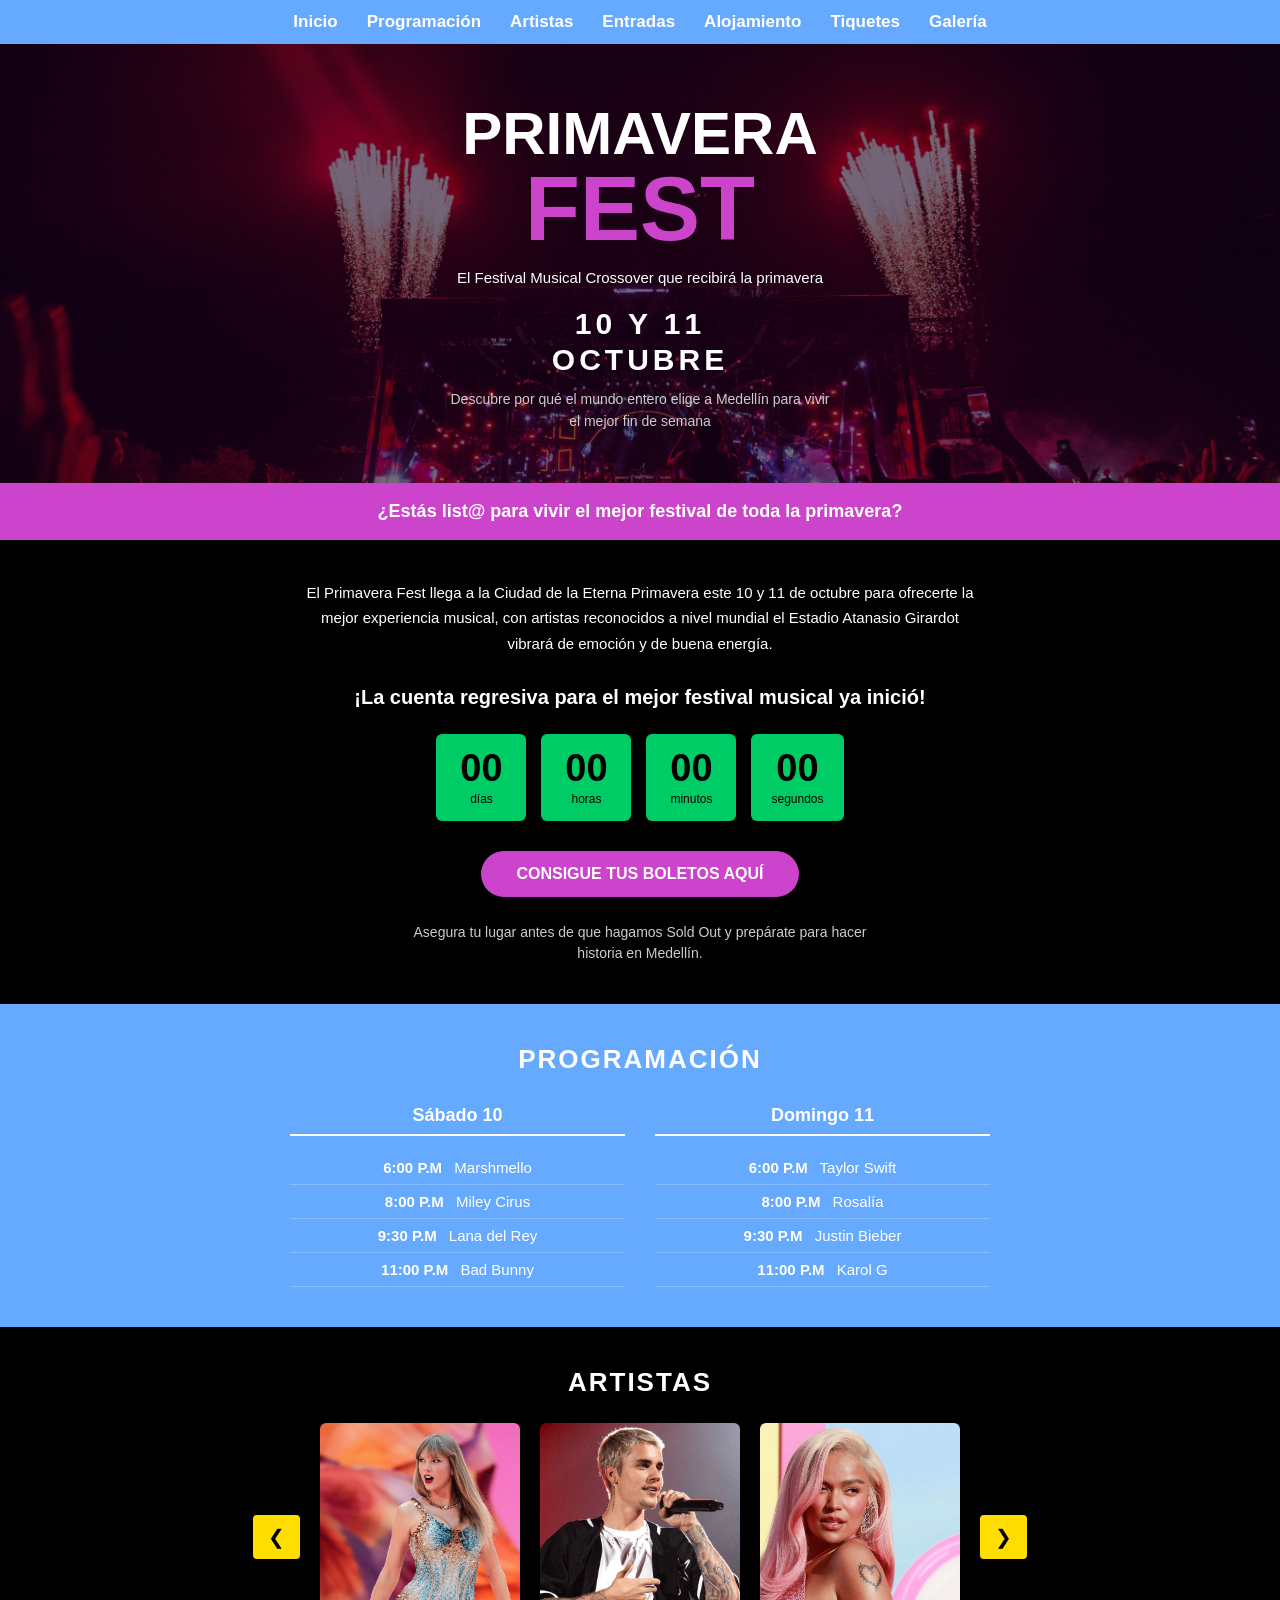
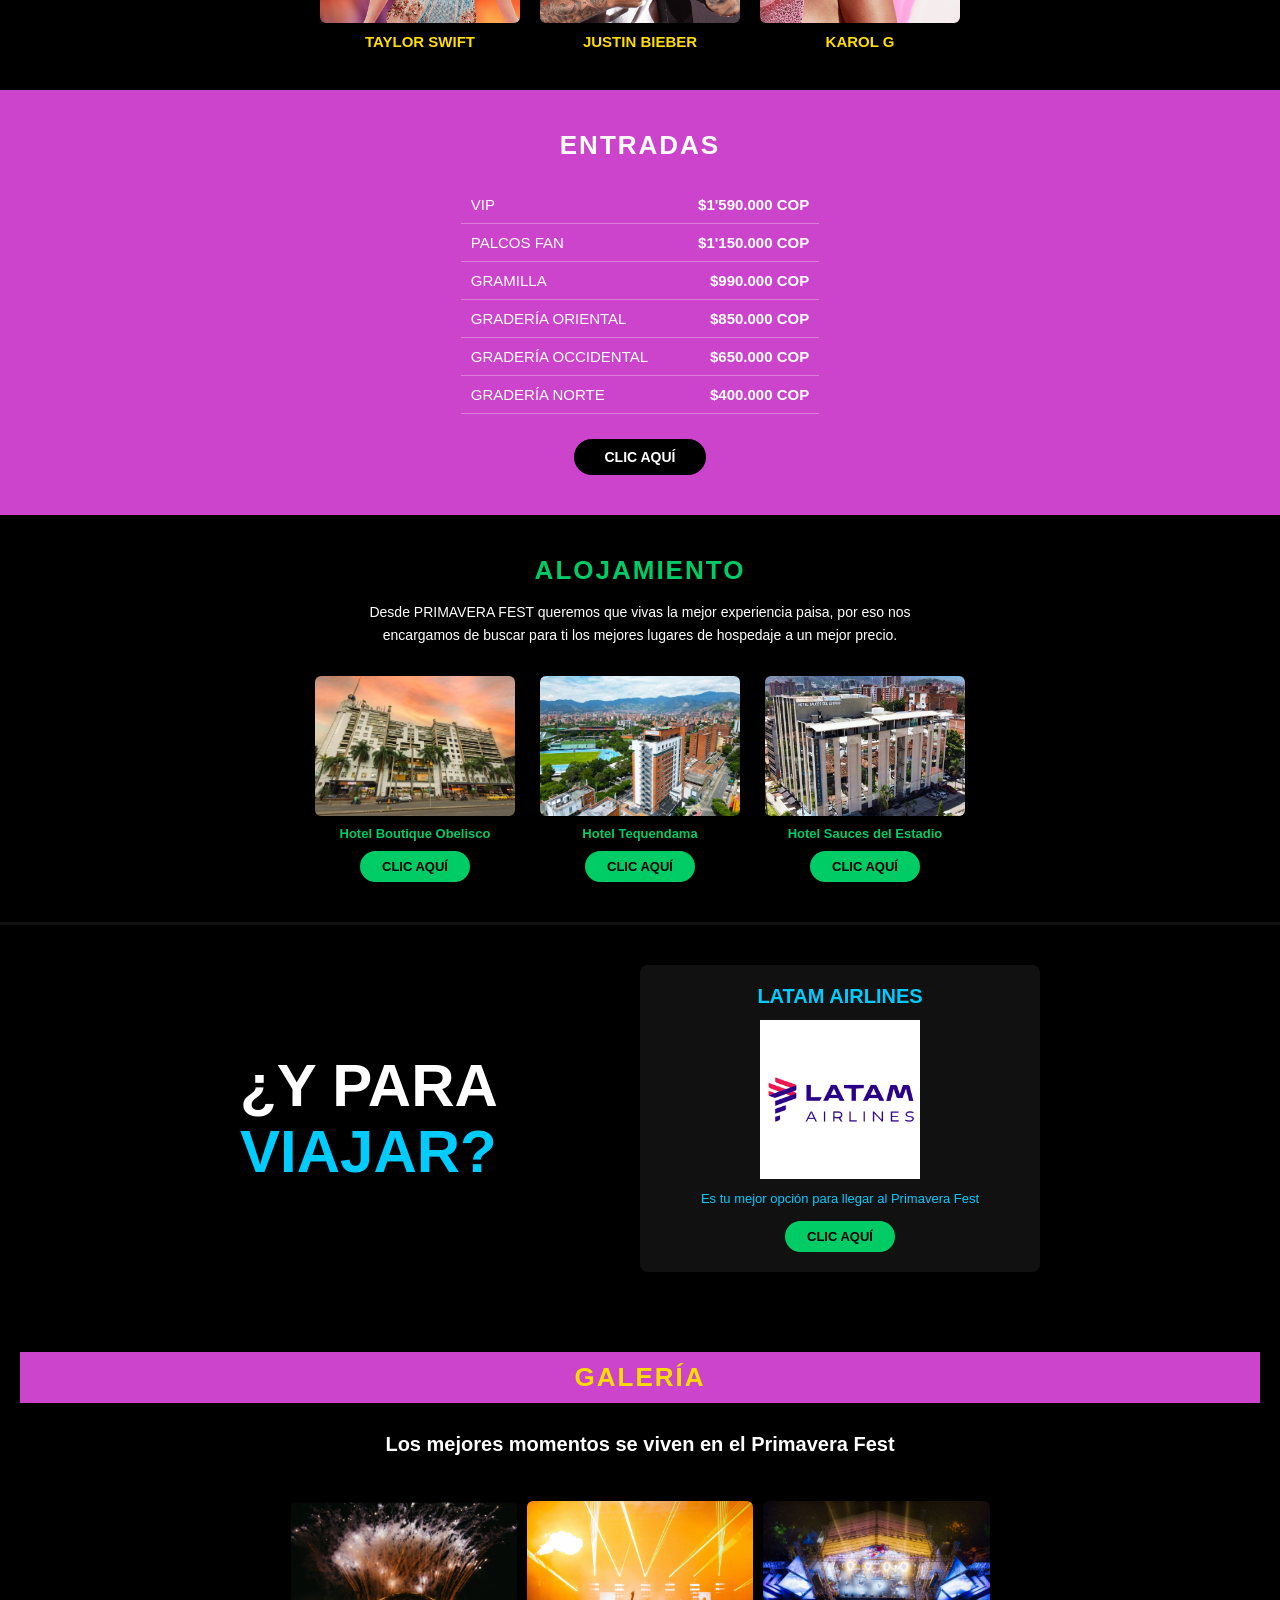
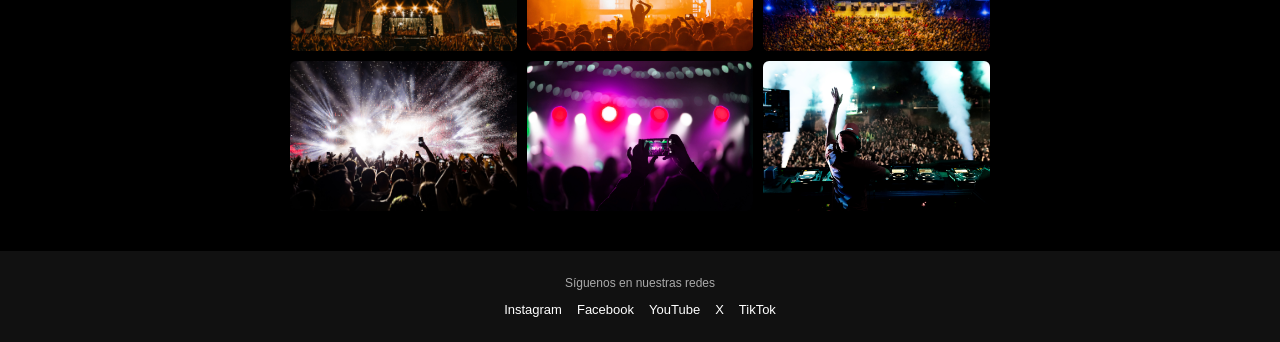
==== index.html @ 148ca415 "Add files via upload" ====
<!DOCTYPE html>
<html lang="es">
  <head>
    <meta charset="UTF-8" />
    <meta name="viewport" content="width=device-width, initial-scale=1.0" />
    <title>Primavera Fest</title>
    <link rel="stylesheet" href="estilos/estilo.css" />
  </head>
  <body>
    <header class="encabezado">
      <nav class="navegacion">
        <ul class="lista-nav">
          <li><a href="#" class="enlace-nav">Inicio</a></li>
          <li><a href="#programacion" class="enlace-nav">Programación</a></li>
          <li><a href="#artistas" class="enlace-nav">Artistas</a></li>
          <li><a href="#entradas" class="enlace-nav">Entradas</a></li>
          <li><a href="#alojamiento" class="enlace-nav">Alojamiento</a></li>
          <li><a href="#tiquetes" class="enlace-nav">Tiquetes</a></li>
          <li><a href="#galeria" class="enlace-nav">Galería</a></li>
        </ul>
      </nav>
    </header>

    <section class="portada">
      <img src="img/0imgpincipal.jpg" alt="Fondo portada" class="imagen-portada"/>
      <div class="contenido-portada">
        <h1 class="titulo-primavera">PRIMAVERA</h1>
        <h1 class="titulo-fest">FEST</h1>
        <p class="subtitulo-crossover">El Festival Musical Crossover que recibirá la primavera</p>
        <p class="fecha-portada">10 Y 11<br />OCTUBRE</p>
        <p class="descripcion-portada">
          Descubre por qué el mundo entero elige a Medellín para vivir<br />el mejor fin de semana
        </p>
      </div>
    </section>

    <section class="seccion-pregunta">
      <p class="texto-pregunta">¿Estás list@ para vivir el mejor festival de toda la primavera?</p>
    </section>

    <section class="seccion-descripcion">
      <p class="texto-descripcion">
        El Primavera Fest llega a la Ciudad de la Eterna Primavera este 10 y 11 de octubre para
        ofrecerte la mejor experiencia musical, con artistas reconocidos a nivel mundial el Estadio
        Atanasio Girardot vibrará de emoción y de buena energía.
      </p>

      <h2 class="titulo-contador">
        ¡La cuenta regresiva para el mejor festival musical ya inició!
      </h2>

      <div class="contador">
        <div class="bloque-contador">
          <span class="numero-contador" id="dias">00</span>
          <span class="etiqueta-contador">días</span>
        </div>
        <div class="bloque-contador">
          <span class="numero-contador" id="horas">00</span>
          <span class="etiqueta-contador">horas</span>
        </div>
        <div class="bloque-contador">
          <span class="numero-contador" id="minutos">00</span>
          <span class="etiqueta-contador">minutos</span>
        </div>
        <div class="bloque-contador">
          <span class="numero-contador" id="segundos">00</span>
          <span class="etiqueta-contador">segundos</span>
        </div>
      </div>

      <a href="entradas.html" class="boton-rosa">CONSIGUE TUS BOLETOS AQUÍ</a>

      <p class="texto-sold-out">
        Asegura tu lugar antes de que hagamos Sold Out y prepárate para hacer historia en Medellín.
      </p>
    </section>

    <section class="seccion-programacion" id="programacion">
      <h2 class="titulo-programacion">PROGRAMACIÓN</h2>
      <div class="grilla-dias">
        <div class="columna-dia">
          <h3 class="nombre-dia">Sábado 10</h3>
          <ul class="lista-shows">
            <li class="item-show"><span class="hora-show">6:00 P.M</span> Marshmello</li>
            <li class="item-show"><span class="hora-show">8:00 P.M</span> Miley Cirus</li>
            <li class="item-show"><span class="hora-show">9:30 P.M</span> Lana del Rey</li>
            <li class="item-show"><span class="hora-show">11:00 P.M</span> Bad Bunny</li>
          </ul>
        </div>

        <div class="columna-dia">
          <h3 class="nombre-dia">Domingo 11</h3>
          <ul class="lista-shows">
            <li class="item-show"><span class="hora-show">6:00 P.M</span> Taylor Swift</li>
            <li class="item-show"><span class="hora-show">8:00 P.M</span> Rosalía</li>
            <li class="item-show"><span class="hora-show">9:30 P.M</span> Justin Bieber</li>
            <li class="item-show"><span class="hora-show">11:00 P.M</span> Karol G</li>
          </ul>
        </div>
      </div>
    </section>

    <section class="seccion-artistas" id="artistas">
      <h2 class="titulo-artistas">ARTISTAS</h2>

      <div class="carrusel">
        <button class="boton-flecha" id="boton-anterior">&#10094;</button>

        <div class="ventana-carrusel">
          <div class="pista-carrusel" id="pista-carrusel">
            <div class="tarjeta-artista">
              <img src="img/foto8.png" alt="Taylor Swift" class="foto-artista" />
              <p class="nombre-artista">TAYLOR SWIFT</p>
            </div>

            <div class="tarjeta-artista">
              <img src="img/foto7.png" alt="Justin Bieber" class="foto-artista" />
              <p class="nombre-artista">JUSTIN BIEBER</p>
            </div>

            <div class="tarjeta-artista">
              <img src="img/foto1.png" alt="Karol G" class="foto-artista" />
              <p class="nombre-artista">KAROL G</p>
            </div>

            <div class="tarjeta-artista">
              <img src="img/foto2.png" alt="Bad Bunny" class="foto-artista" />
              <p class="nombre-artista">BAD BUNNY</p>
            </div>

            <div class="tarjeta-artista">
              <img src="img/foto4.png" alt="Marshmello" class="foto-artista" />
              <p class="nombre-artista">MARSHMELLO</p>
            </div>

            <div class="tarjeta-artista">
              <img src="img/foto3.png" alt="Lana del Rey" class="foto-artista" />
              <p class="nombre-artista">LANA DEL REY</p>
            </div>

            <div class="tarjeta-artista">
              <img src="img/foto6.png" alt="Rosalía" class="foto-artista" />
              <p class="nombre-artista">ROSALÍA</p>
            </div>

            <div class="tarjeta-artista">
              <img src="img/foto5.png" alt="Miley Cirus" class="foto-artista" />
              <p class="nombre-artista">MILEY CIRUS</p>
            </div>
          </div>
        </div>

        <button class="boton-flecha" id="boton-siguiente">&#10095;</button>
      </div>
    </section>

    <section class="seccion-entradas" id="entradas">
      <h2 class="titulo-entradas">ENTRADAS</h2>
      <table class="tabla-entradas">
        <tr>
          <td class="celda-tipo">VIP</td>
          <td class="celda-precio">$1'590.000 COP</td>
        </tr>
        <tr>
          <td class="celda-tipo">PALCOS FAN</td>
          <td class="celda-precio">$1'150.000 COP</td>
        </tr>
        <tr>
          <td class="celda-tipo">GRAMILLA</td>
          <td class="celda-precio">$990.000 COP</td>
        </tr>
        <tr>
          <td class="celda-tipo">GRADERÍA ORIENTAL</td>
          <td class="celda-precio">$850.000 COP</td>
        </tr>
        <tr>
          <td class="celda-tipo">GRADERÍA OCCIDENTAL</td>
          <td class="celda-precio">$650.000 COP</td>
        </tr>
        <tr>
          <td class="celda-tipo">GRADERÍA NORTE</td>
          <td class="celda-precio">$400.000 COP</td>
        </tr>
      </table>
      <a href="entradas.html" class="boton-negro">CLIC AQUÍ</a>
    </section>

    <section class="seccion-alojamiento" id="alojamiento">
      <h2 class="titulo-alojamiento">ALOJAMIENTO</h2>
      <p class="texto-alojamiento">
        Desde PRIMAVERA FEST queremos que vivas la mejor experiencia paisa, por eso nos encargamos
        de buscar para ti los mejores lugares de hospedaje a un mejor precio.
      </p>
      <div class="grilla-hoteles">
        <div class="tarjeta-hotel">
          <img src="img/hotel1.jpg" alt="Hotel Boutique Obelisco" class="foto-hotel" />
          <p class="nombre-hotel">Hotel Boutique Obelisco</p>
          <a href="https://www.booking.com/Share-yRkbCt7" class="boton-verde">CLIC AQUÍ</a>
        </div>

        <div class="tarjeta-hotel">
          <img src="img/hotel2.jpg" alt="Hotel Tequendama" class="foto-hotel" />
          <p class="nombre-hotel">Hotel Tequendama</p>
          <a href="https://www.booking.com/Share-li4kmTD" class="boton-verde">CLIC AQUÍ</a>
        </div>

        <div class="tarjeta-hotel">
          <img src="img/hotel 3.jpg" alt="Hotel Sauces del Estadio" class="foto-hotel" />
          <p class="nombre-hotel">Hotel Sauces del Estadio</p>
          <a href="https://www.booking.com/Share-l72oP9" class="boton-verde">CLIC AQUÍ</a>
        </div>
      </div>
    </section>

    <section class="seccion-tiquetes" id="tiquetes">
      <div class="contenedor-tiquetes">
        <div class="bloque-viaje">
          <p class="texto-y-para">¿Y PARA</p>
          <p class="texto-viajar">VIAJAR?</p>
        </div>

        <div class="bloque-aerolinea">
          <h3 class="titulo-latam">LATAM AIRLINES</h3>
          <img src="img/aerolina.png" alt="LATAM Airlines" class="logo-latam" />
          <p class="texto-latam">Es tu mejor opción para llegar al Primavera Fest</p>
          <a href="https://www.latamairlines.com/co/es" class="boton-verde">CLIC AQUÍ</a>
        </div>
      </div>
    </section>

    <section class="seccion-galeria" id="galeria">
      <h2 class="titulo-galeria">GALERÍA</h2>
      <p class="subtitulo-galeria">Los mejores momentos se viven en el Primavera Fest</p>
      <div class="grilla-galeria">
        <img src="img/galeria6.png" alt="Foto festival 6" class="foto-galeria" />
        <img src="img/galeria3.jpg" alt="Foto festival 3" class="foto-galeria" />
        <img src="img/galeria5.png" alt="Foto festival 5" class="foto-galeria" />
        <img src="img/galeria1.jpg" alt="Foto festival 1" class="foto-galeria" />
        <img src="img/galeria2.jpg" alt="Foto festival 2" class="foto-galeria" />
        <img src="img/galeria4.jpg" alt="Foto festival 4" class="foto-galeria" />
      </div>
    </section>

    <footer class="pie-pagina">
      <p class="texto-redes">Síguenos en nuestras redes</p>
      <div class="iconos-redes">
        <a href="#" class="enlace-red">Instagram</a>
        <a href="#" class="enlace-red">Facebook</a>
        <a href="#" class="enlace-red">YouTube</a>
        <a href="#" class="enlace-red">X</a>
        <a href="#" class="enlace-red">TikTok</a>
      </div>
    </footer>

    <script src="main.js"></script>
  </body>
</html>
---- estilos/estilo.css ----
* {
  margin: 0;
  padding: 0;
  box-sizing: border-box;
}

body {
  font-family: Arial, sans-serif;
  background-color: #000000;
  color: #ffffff;
}

a {
  text-decoration: none;
}

ul {
  list-style: none;
}

img {
  display: block;
}

.encabezado {
  background-color: #111111;
}

.navegacion {
  padding: 12px 20px;
  background-color: #66aaff;
  font-weight: bold;
}

.lista-nav {
  display: flex;
  flex-wrap: wrap;
  justify-content: center;
  gap: 5px;
}

.lista-nav li {
  display: inline;
}

.enlace-nav {
  color: #ffffff;
  font-size: 17px;
  padding: 6px 12px;
}

.enlace-nav:hover {
  color: #cc44cc;
}

.portada {
  background-color: #1a0020;
  position: relative;
  text-align: center;
  padding: 60px 20px 50px 20px;
  overflow: hidden;
}

.imagen-portada {
  position: absolute;
  top: 0;
  left: 0;
  width: 100%;
  height: 100%;
  object-fit: cover;
  opacity: 0.4;
}

.contenido-portada {
  position: relative;
}

.titulo-primavera {
  font-size: 60px;
  font-weight: 900;
  color: #ffffff;
  line-height: 1;
}

.titulo-fest {
  font-size: 90px;
  font-weight: 900;
  color: #cc44cc;
  line-height: 1;
}

.subtitulo-crossover {
  font-size: 15px;
  color: #ffffff;
  margin-top: 15px;
}

.fecha-portada {
  font-size: 30px;
  font-weight: bold;
  color: #ffffff;
  margin: 20px 0 10px 0;
  letter-spacing: 4px;
  line-height: 1.2;
}

.descripcion-portada {
  font-size: 14px;
  color: #cccccc;
  line-height: 1.6;
}

.seccion-pregunta {
  background-color: #cc44cc;
  text-align: center;
  padding: 18px 20px;
}

.texto-pregunta {
  font-size: 18px;
  font-weight: bold;
  color: #ffffff;
}

.seccion-descripcion {
  background-color: #000000;
  text-align: center;
  padding: 40px 20px;
}

.texto-descripcion {
  font-size: 15px;
  line-height: 1.7;
  color: #ffffff;
  max-width: 680px;
  margin: 0 auto 30px auto;
}

.titulo-contador {
  font-size: 20px;
  color: #ffffff;
  margin-bottom: 25px;
  font-weight: bold;
}

.contador {
  display: flex;
  justify-content: center;
  flex-wrap: wrap; 
  gap: 15px;
  margin-bottom: 30px;
}

.bloque-contador {
  background-color: #00cc66;
  color: #000000;
  padding: 15px 20px;
  border-radius: 6px;
  display: flex;
  flex-direction: column;
  align-items: center;
  min-width: 90px; 
}

.numero-contador {
  font-size: 38px;
  font-weight: bold;
  line-height: 1;
}

.etiqueta-contador {
  font-size: 12px;
  margin-top: 5px;
}

.boton-rosa {
  display: inline-block;
  background-color: #cc44cc;
  color: #ffffff;
  font-size: 16px;
  font-weight: bold;
  padding: 14px 35px;
  border-radius: 30px;
  margin-bottom: 25px;
}

.boton-rosa:hover {
  background-color: #cc0088;
}

.texto-sold-out {
  font-size: 14px;
  color: #cccccc;
  max-width: 500px;
  margin: 0 auto;
  line-height: 1.5;
}

.seccion-programacion {
  background-color: #66aaff;
  padding: 40px 20px;
  text-align: center;
}

.titulo-programacion {
  font-size: 26px;
  font-weight: bold;
  color: #ffffff;
  margin-bottom: 30px;
  letter-spacing: 2px;
}

.grilla-dias {
  display: flex;
  flex-wrap: wrap;
  justify-content: center;
  gap: 30px;
  max-width: 700px;
  margin: 0 auto;
}

.columna-dia {
  flex: 1;
  min-width: 220px;
}

.nombre-dia {
  font-size: 18px;
  color: #ffffff;
  font-weight: bold;
  margin-bottom: 15px;
  border-bottom: 2px solid #ffffff;
  padding-bottom: 8px;
}

.lista-shows {
  list-style: none;
}

.item-show {
  font-size: 15px;
  color: #ffffff;
  padding: 8px 0;
  border-bottom: 1px solid rgba(255, 255, 255, 0.2);
}

.hora-show {
  font-weight: bold;
  margin-right: 8px;
}

.seccion-artistas {
  background-color: #000000;
  padding: 40px 20px;
  text-align: center;
}

.titulo-artistas {
  font-size: 26px;
  font-weight: bold;
  color: #ffffff;
  margin-bottom: 25px;
  letter-spacing: 2px;
}

.carrusel {
  display: flex;
  align-items: center;
  justify-content: center;
  gap: 10px;
}

.ventana-carrusel {
  overflow: hidden;
  width: 660px;
  max-width: 100%;
}

.pista-carrusel {
  display: flex;
  transition: transform 0.4s ease;
}

.tarjeta-artista {
  min-width: 220px;
  padding: 0 10px;
  text-align: center;
}

.foto-artista {
  width: 200px;
  height: 200px;
  object-fit: cover;
  border-radius: 6px;
  margin: 0 auto;
}

.nombre-artista {
  margin-top: 10px;
  font-size: 15px;
  font-weight: bold;
  color: #ffdd00;
}

.boton-flecha {
  background-color: #ffdd00;
  color: #000000;
  border: none;
  font-size: 20px;
  padding: 10px 15px;
  cursor: pointer;
  border-radius: 4px;
}

.boton-flecha:hover {
  background-color: #cc44cc;
  color: #ffffff;
}

.seccion-entradas {
  background-color: #cc44cc;
  padding: 40px 20px;
  text-align: center;
}

.titulo-entradas {
  font-size: 26px;
  font-weight: bold;
  color: #ffffff;
  margin-bottom: 25px;
  letter-spacing: 2px;
}

.tabla-entradas {
  border-collapse: collapse;
  margin: 0 auto 25px auto;
  min-width: 320px;
}

.celda-tipo {
  padding: 10px 25px 10px 10px;
  color: #ffffff;
  font-size: 15px;
  text-align: left;
  border-bottom: 1px solid rgba(255, 255, 255, 0.3);
}

.celda-precio {
  padding: 10px 10px 10px 25px;
  color: #ffffff;
  font-size: 15px;
  font-weight: bold;
  text-align: right;
  border-bottom: 1px solid rgba(255, 255, 255, 0.3);
}

.boton-negro {
  display: inline-block;
  background-color: #000000;
  color: #ffffff;
  font-size: 14px;
  font-weight: bold;
  padding: 10px 30px;
  border-radius: 20px;
}

.boton-negro:hover {
  background-color: #333333;
}

.seccion-alojamiento {
  background-color: #000000;
  padding: 40px 20px;
  text-align: center;
}

.titulo-alojamiento {
  font-size: 26px;
  font-weight: bold;
  color: #00cc66;
  margin-bottom: 15px;
  letter-spacing: 2px;
}

.texto-alojamiento {
  font-size: 14px;
  color: #ffffff;
  max-width: 560px;
  margin: 0 auto 30px auto;
  line-height: 1.6;
}

.grilla-hoteles {
  display: flex;
  flex-wrap: wrap;
  justify-content: center;
  gap: 25px;
}

.tarjeta-hotel {
  text-align: center;
  width: 200px;
}

.foto-hotel {
  width: 200px;
  height: 140px;
  object-fit: cover;
  border-radius: 6px;
  margin-bottom: 10px;
}

.nombre-hotel {
  color: #00cc66;
  font-size: 13px;
  font-weight: bold;
  margin-bottom: 10px;
}

.boton-verde {
  display: inline-block;
  background-color: #00cc66;
  color: #000000;
  font-size: 13px;
  font-weight: bold;
  padding: 8px 22px;
  border-radius: 20px;
}

.boton-verde:hover {
  background-color: #009944;
  color: #ffffff;
}

.seccion-tiquetes {
  background-color: #000000;
  padding: 40px 20px;
  border-top: 3px solid #111111;
}

.contenedor-tiquetes {
  display: flex;
  flex-wrap: wrap;
  justify-content: center;
  align-items: center;
  gap: 40px;
  max-width: 800px;
  margin: 0 auto;
}

.bloque-viaje {
  flex: 1;
  min-width: 200px;
  text-align: left;
}

.texto-y-para {
  font-size: 60px;
  font-weight: 900;
  color: #ffffff;
  line-height: 1.1;
}

.texto-viajar {
  font-size: 60px;
  font-weight: 900;
  color: #00ccff;
  line-height: 1.1;
}

.bloque-aerolinea {
  flex: 1;
  min-width: 200px;
  text-align: center;
  background-color: #111111;
  padding: 20px;
  border-radius: 8px;
}

.titulo-latam {
  font-size: 20px;
  color: #00ccff;
  margin-bottom: 12px;
}

.logo-latam {
  width: 160px;
  margin: 0 auto 12px auto;
}

.texto-latam {
  font-size: 13px;
  color: #00ccff;
  margin-bottom: 15px;
}

.seccion-galeria {
  background-color: #000000;
  padding: 40px 20px;
  text-align: center;
}

.titulo-galeria {
  font-size: 26px;
  font-weight: bold;
  color: #ffdd00;
  margin-bottom: 10px;
  letter-spacing: 2px;
  background-color: #cc44cc;
  padding: 10px;
}

.subtitulo-galeria {
  font-size: 20px;
  color: #ffffff;
  margin-bottom: 25px;
  font-weight: bold;
  padding: 20px;
}

.grilla-galeria {
  display: grid;
  grid-template-columns: 1fr 1fr 1fr;
  gap: 10px;
  max-width: 700px;
  margin: 0 auto;
}

.foto-galeria {
  width: 100%;
  height: 150px;
  object-fit: cover;
  border-radius: 6px;
}

.pie-pagina {
  background-color: #111111;
  text-align: center;
  padding: 25px 20px;
}

.texto-redes {
  font-size: 12px;
  color: #aaaaaa;
  margin-bottom: 12px;
}

.iconos-redes {
  display: flex;
  justify-content: center;
  gap: 15px;
  flex-wrap: wrap;
}

.enlace-red {
  color: #ffffff;
  font-size: 13px;
}

.enlace-red:hover {
  color: #cc44cc;
}

.cuerpo-entradas {
  background-color: #000000;
  font-family: Arial, sans-serif;
  color: #ffffff;
  padding: 40px 20px;
}

.titulo-pagina-entradas {
  text-align: center;
  font-size: 70px;
  font-weight: 900;
  color: #ee66ff;
  margin-bottom: 50px;
}

.lista-entradas {
  max-width: 800px;
  margin: 0 auto;
}

.fila-entrada {
  display: flex;
  align-items: center;
  justify-content: space-between;
  padding: 25px 10px;
  border-bottom: 1px solid #222222;
}

.tipo-entrada {
  font-size: 16px;
  color: #ffffff;
  width: 200px;
}

.precio-entrada {
  font-size: 20px;
  font-weight: bold;
  color: #ffffff;
  flex: 1;
  text-align: center;
}

.boton-comprar {
  display: inline-block;
  background-color: #ee66ff;
  color: #ffffff;
  font-size: 16px;
  font-weight: bold;
  padding: 14px 30px;
  border-radius: 30px;
  text-decoration: none;
  min-width: 150px;
  text-align: center;
}

.boton-comprar:hover {
  background-color: #cc44dd;
}

@media (max-width: 768px) {
  .titulo-primavera { font-size: 42px; }
  .titulo-fest { font-size: 65px; }
  .grilla-dias { flex-direction: column; align-items: center; }
  .ventana-carrusel { width: 440px; }
  .grilla-hoteles { flex-direction: column; align-items: center; }
  .contenedor-tiquetes { flex-direction: column; text-align: center; }
  .bloque-viaje { text-align: center; }
  .grilla-galeria { grid-template-columns: 1fr 1fr; justify-items: center; }
  .foto-galeria { width: 100%; height: 120px; }
}

@media (max-width: 480px) {
  .lista-nav { flex-direction: column; align-items: center; }
  .titulo-primavera { font-size: 32px; }
  .titulo-fest { font-size: 50px; }
  .fecha-portada { font-size: 22px; }
  .contador { gap: 8px; }
  .bloque-contador { min-width: 65px; padding: 12px 10px; }
  .numero-contador { font-size: 28px; }
  .ventana-carrusel { width: 220px; }
  .grilla-galeria { grid-template-columns: 1fr; justify-items: center; }
  .foto-galeria { width: 90%; height: 180px; }
  .tabla-entradas { width: 100%; }
  .texto-y-para, .texto-viajar { font-size: 28px; }
}
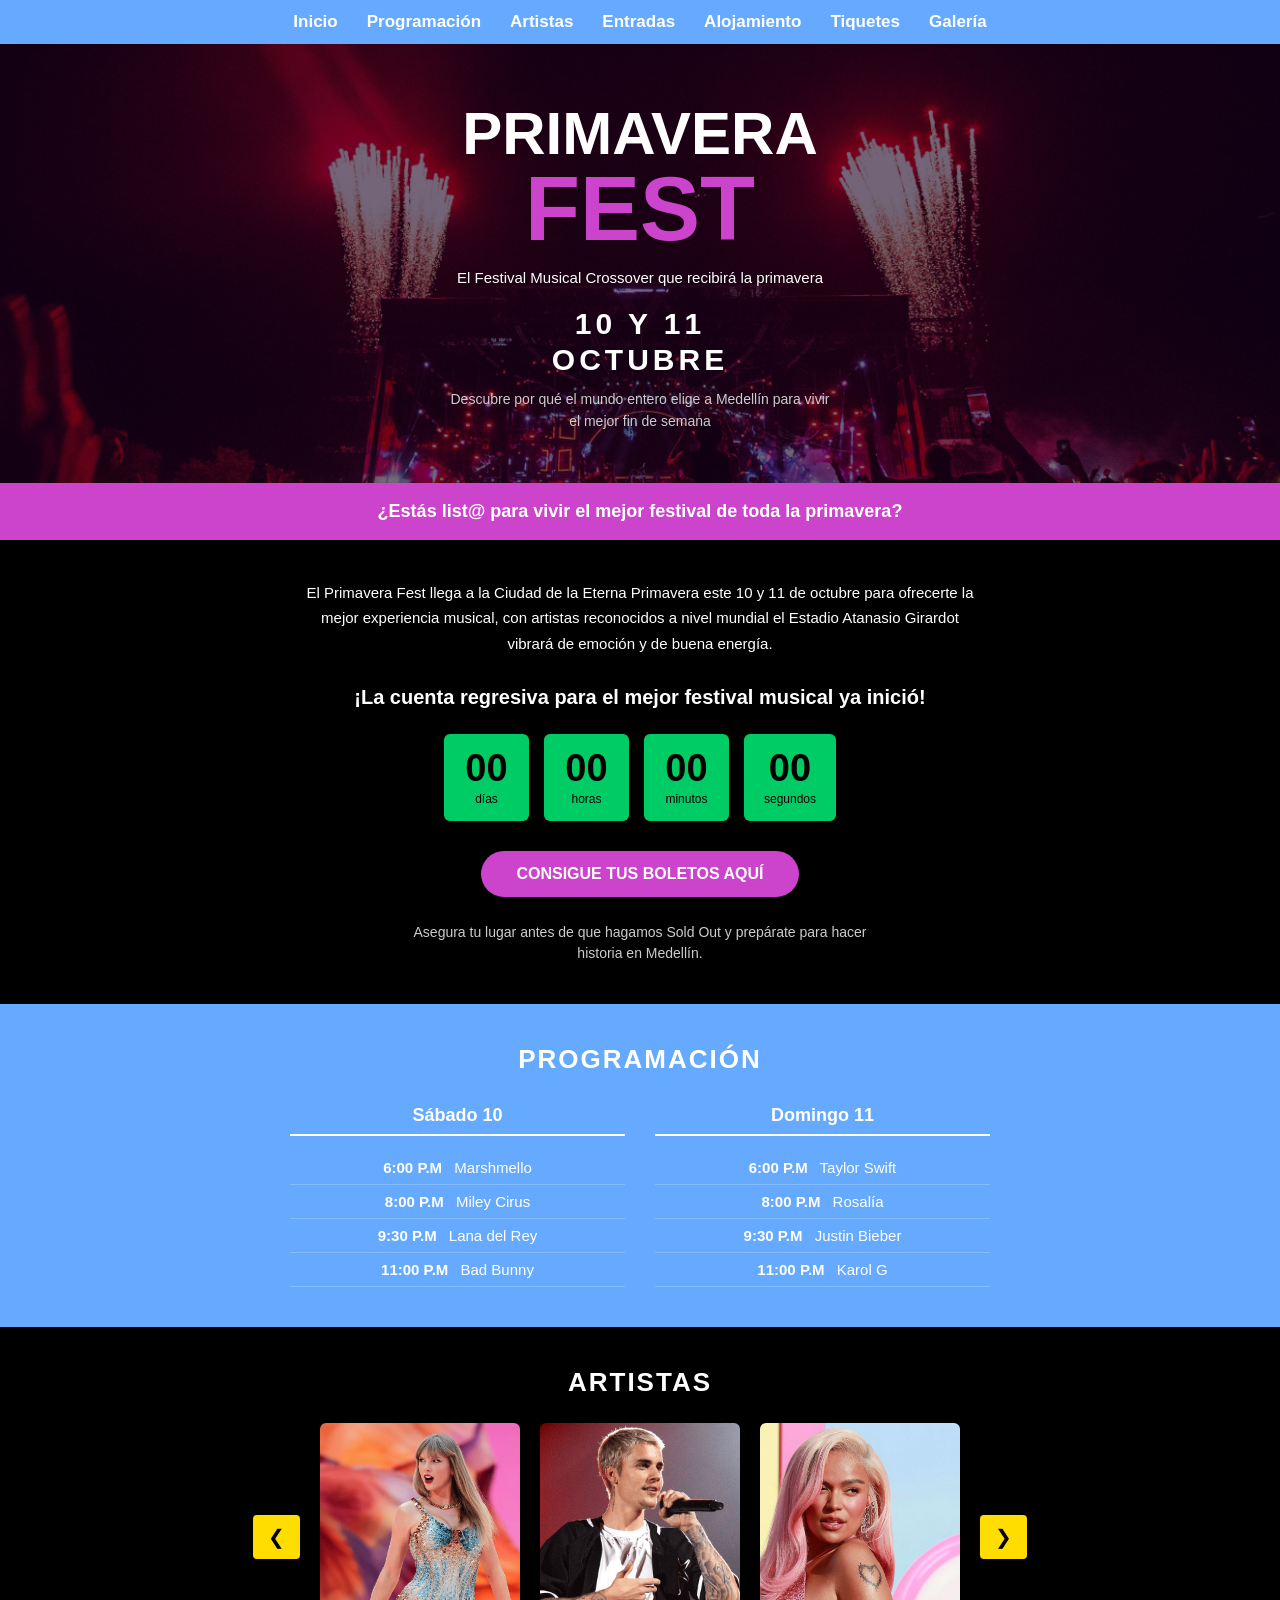
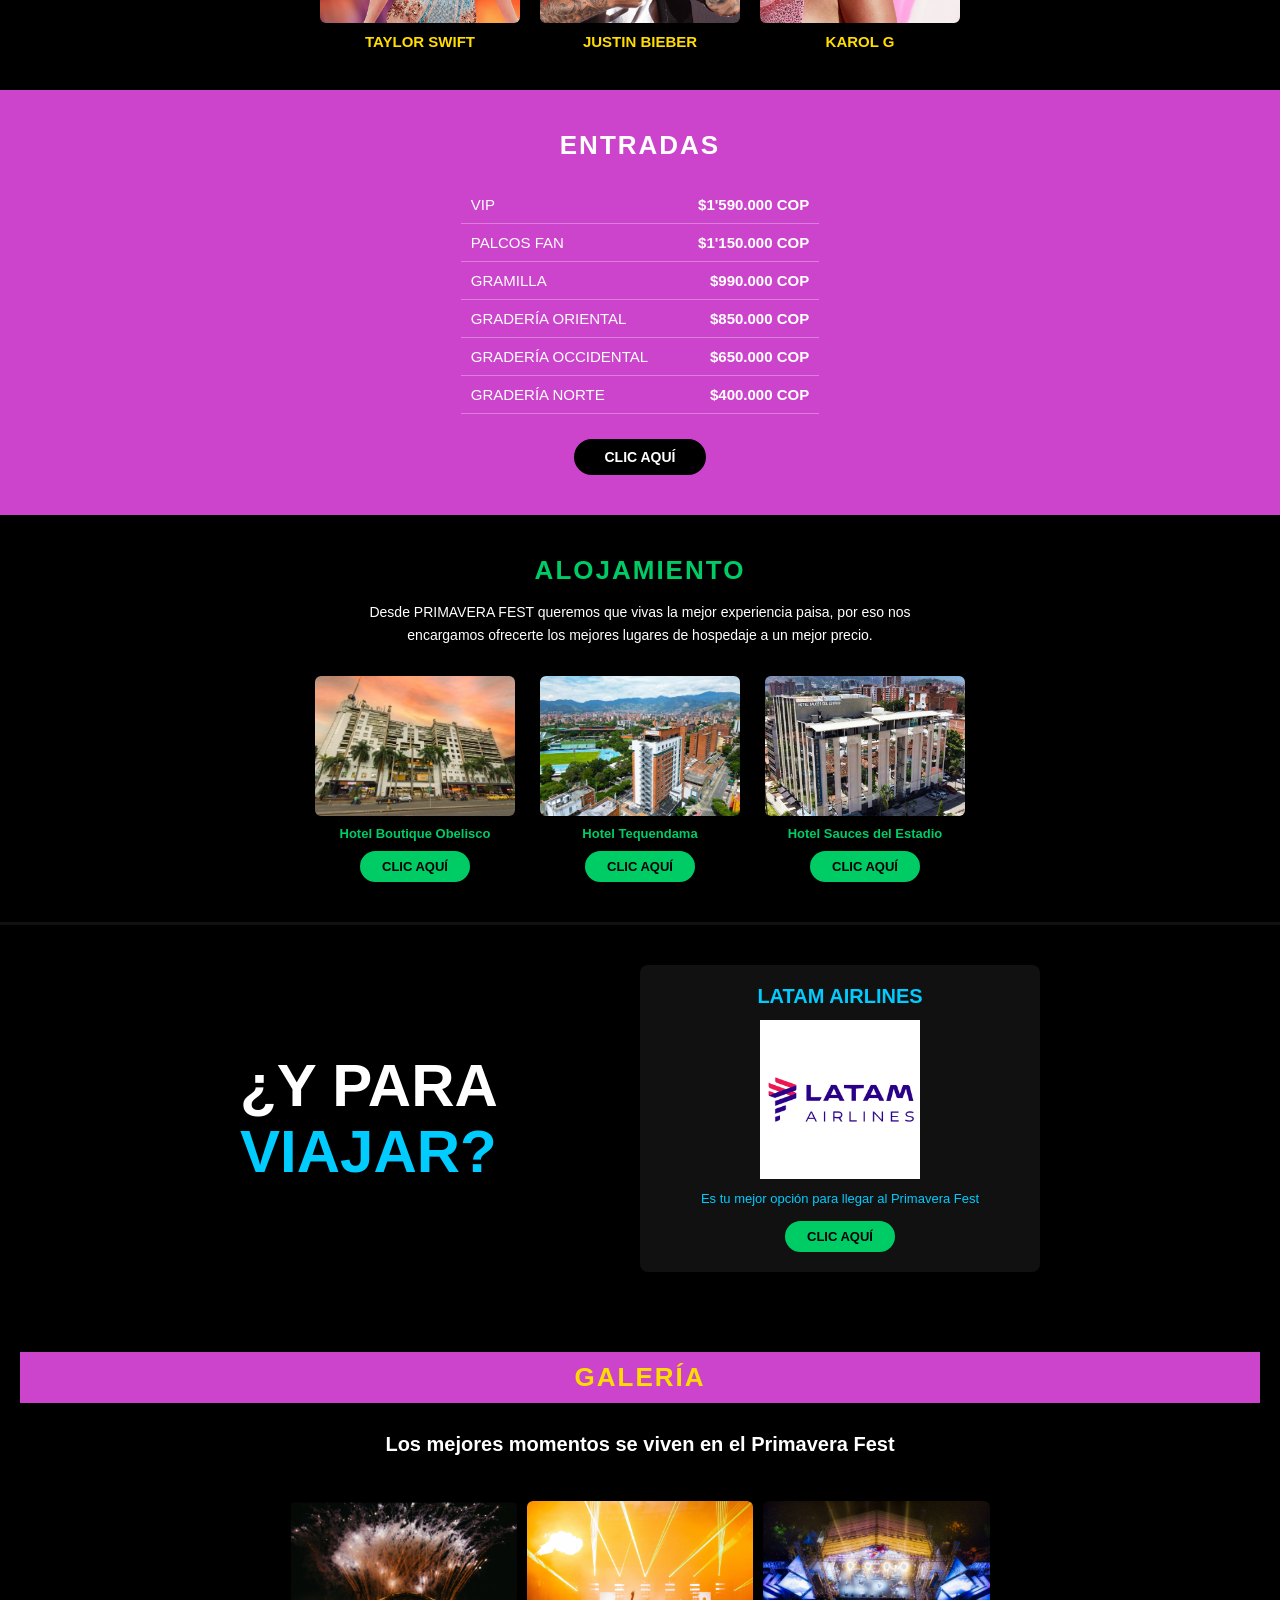
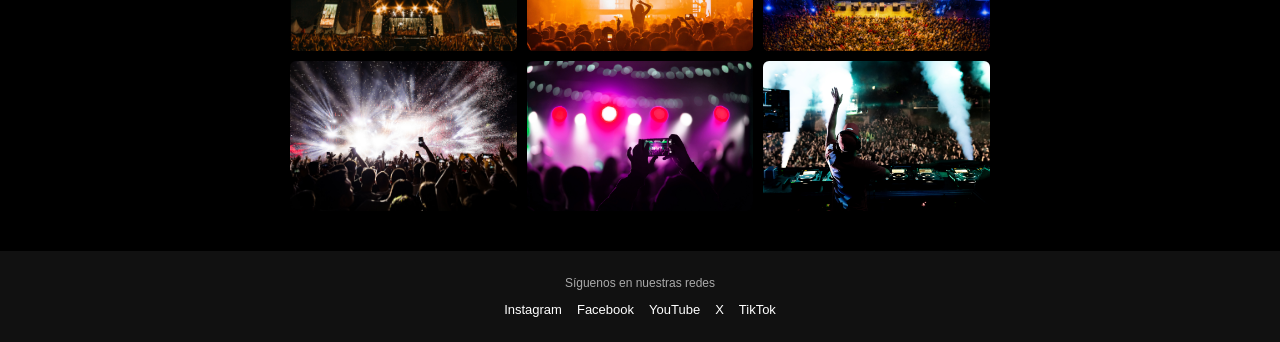
==== commit 1eb1014f: "Add files via upload" ====
--- a/index.html
+++ b/index.html
@@ -1,4 +1,4 @@
-<!DOCTYPE html>
+<!doctype html>
 <html lang="es">
   <head>
     <meta charset="UTF-8" />
@@ -9,7 +9,9 @@
   <body>
     <header class="encabezado">
       <nav class="navegacion">
-        <ul class="lista-nav">
+        <button class="menu-hamburguesa" id="boton-menu">&#9776;</button>
+        
+        <ul class="lista-nav" id="menu-navegacion">
           <li><a href="#" class="enlace-nav">Inicio</a></li>
           <li><a href="#programacion" class="enlace-nav">Programación</a></li>
           <li><a href="#artistas" class="enlace-nav">Artistas</a></li>
@@ -22,7 +24,7 @@
     </header>
 
     <section class="portada">
-      <img src="img/0imgpincipal.jpg" alt="Fondo portada" class="imagen-portada"/>
+      <img src="img/0imgpincipal.jpg" alt="Fondo portada" class="imagen-portada" />
       <div class="contenido-portada">
         <h1 class="titulo-primavera">PRIMAVERA</h1>
         <h1 class="titulo-fest">FEST</h1>
@@ -51,7 +53,7 @@
 
       <div class="contador">
         <div class="bloque-contador">
-          <span class="numero-contador" id="dias">00</span>
+          <span class="numero-contador" id="dias">000</span>
           <span class="etiqueta-contador">días</span>
         </div>
         <div class="bloque-contador">
@@ -182,14 +184,14 @@
           <td class="celda-precio">$400.000 COP</td>
         </tr>
       </table>
-      <a href="entradas.html" class="boton-negro">CLIC AQUÍ</a>
+      <a href="#" class="boton-negro">CLIC AQUÍ</a>
     </section>
 
     <section class="seccion-alojamiento" id="alojamiento">
       <h2 class="titulo-alojamiento">ALOJAMIENTO</h2>
       <p class="texto-alojamiento">
         Desde PRIMAVERA FEST queremos que vivas la mejor experiencia paisa, por eso nos encargamos
-        de buscar para ti los mejores lugares de hospedaje a un mejor precio.
+        ofrecerte los mejores lugares de hospedaje a un mejor precio.
       </p>
       <div class="grilla-hoteles">
         <div class="tarjeta-hotel">
--- a/estilos/estilo.css
+++ b/estilos/estilo.css
@@ -26,10 +26,23 @@
   background-color: #111111;
 }
 
+/* --- ACTUALIZADO: Estructura del Menú Base --- */
 .navegacion {
   padding: 12px 20px;
   background-color: #66aaff;
   font-weight: bold;
+  position: relative;
+}
+
+/* Ocultar el botón hamburguesa por defecto en computadoras */
+.menu-hamburguesa {
+  display: none;
+  background: none;
+  border: none;
+  color: white;
+  font-size: 28px;
+  cursor: pointer;
+  padding: 5px 10px;
 }
 
 .lista-nav {
@@ -146,9 +159,9 @@
 .contador {
   display: flex;
   justify-content: center;
-  flex-wrap: wrap; 
   gap: 15px;
   margin-bottom: 30px;
+  flex-wrap: wrap;
 }
 
 .bloque-contador {
@@ -159,7 +172,7 @@
   display: flex;
   flex-direction: column;
   align-items: center;
-  min-width: 90px; 
+  min-width: 85px;
 }
 
 .numero-contador {
@@ -621,28 +634,128 @@
 }
 
 @media (max-width: 768px) {
-  .titulo-primavera { font-size: 42px; }
-  .titulo-fest { font-size: 65px; }
-  .grilla-dias { flex-direction: column; align-items: center; }
-  .ventana-carrusel { width: 440px; }
-  .grilla-hoteles { flex-direction: column; align-items: center; }
-  .contenedor-tiquetes { flex-direction: column; text-align: center; }
-  .bloque-viaje { text-align: center; }
-  .grilla-galeria { grid-template-columns: 1fr 1fr; justify-items: center; }
-  .foto-galeria { width: 100%; height: 120px; }
-}
-
+  .titulo-primavera {
+    font-size: 42px;
+  }
+
+  .titulo-fest {
+    font-size: 65px;
+  }
+
+  .grilla-dias {
+    flex-direction: column;
+    align-items: center;
+  }
+
+  .ventana-carrusel {
+    width: 440px;
+  }
+
+  .grilla-hoteles {
+    flex-direction: column;
+    align-items: center;
+  }
+
+  .contenedor-tiquetes {
+    flex-direction: column;
+    text-align: center;
+  }
+
+  .bloque-viaje {
+    text-align: center;
+  }
+
+  .grilla-galeria {
+    grid-template-columns: 1fr 1fr;
+    justify-items: center;
+  }
+
+  .foto-galeria {
+    width: 100%;
+    height: 120px;
+  }
+}
+
+/* --- ACTUALIZADO: Comportamiento Móvil de la Hamburguesa --- */
 @media (max-width: 480px) {
-  .lista-nav { flex-direction: column; align-items: center; }
-  .titulo-primavera { font-size: 32px; }
-  .titulo-fest { font-size: 50px; }
-  .fecha-portada { font-size: 22px; }
-  .contador { gap: 8px; }
-  .bloque-contador { min-width: 65px; padding: 12px 10px; }
-  .numero-contador { font-size: 28px; }
-  .ventana-carrusel { width: 220px; }
-  .grilla-galeria { grid-template-columns: 1fr; justify-items: center; }
-  .foto-galeria { width: 90%; height: 180px; }
-  .tabla-entradas { width: 100%; }
-  .texto-y-para, .texto-viajar { font-size: 28px; }
+  .menu-hamburguesa {
+    display: block; /* Muestra las 3 líneas en teléfonos */
+  }
+
+  .lista-nav {
+    display: none; /* Oculta los links por defecto */
+    flex-direction: column;
+    align-items: center;
+    width: 100%;
+    background-color: #66aaff;
+    position: absolute;
+    top: 100%;
+    left: 0;
+    padding: 15px 0;
+    z-index: 100;
+    box-shadow: 0 4px 6px rgba(0,0,0,0.1);
+  }
+
+  /* Esta clase la inyectará JavaScript al tocar el botón */
+  .lista-nav.mostrar {
+    display: flex; 
+  }
+
+  .lista-nav li {
+    width: 100%;
+    text-align: center;
+    padding: 8px 0;
+  }
+
+  .titulo-primavera {
+    font-size: 32px;
+  }
+
+  .titulo-fest {
+    font-size: 50px;
+  }
+
+  .fecha-portada {
+    font-size: 22px;
+  }
+
+  .contador {
+    gap: 8px;
+  }
+
+  .bloque-contador {
+    min-width: 72px;
+    padding: 10px 5px;
+  }
+
+  .numero-contador {
+    font-size: 26px;
+  }
+
+  .etiqueta-contador {
+    font-size: 10px;
+  }
+
+  .ventana-carrusel {
+    width: 220px;
+  }
+
+  .grilla-galeria {
+    grid-template-columns: 1fr;
+    justify-items: center;
+  }
+
+  .foto-galeria {
+    width: 90%;
+    height: 180px;
+  }
+
+  .tabla-entradas {
+    width: 100%;
+  }
+
+  .texto-y-para,
+  .texto-viajar {
+    font-size: 28px;
+  }
 }
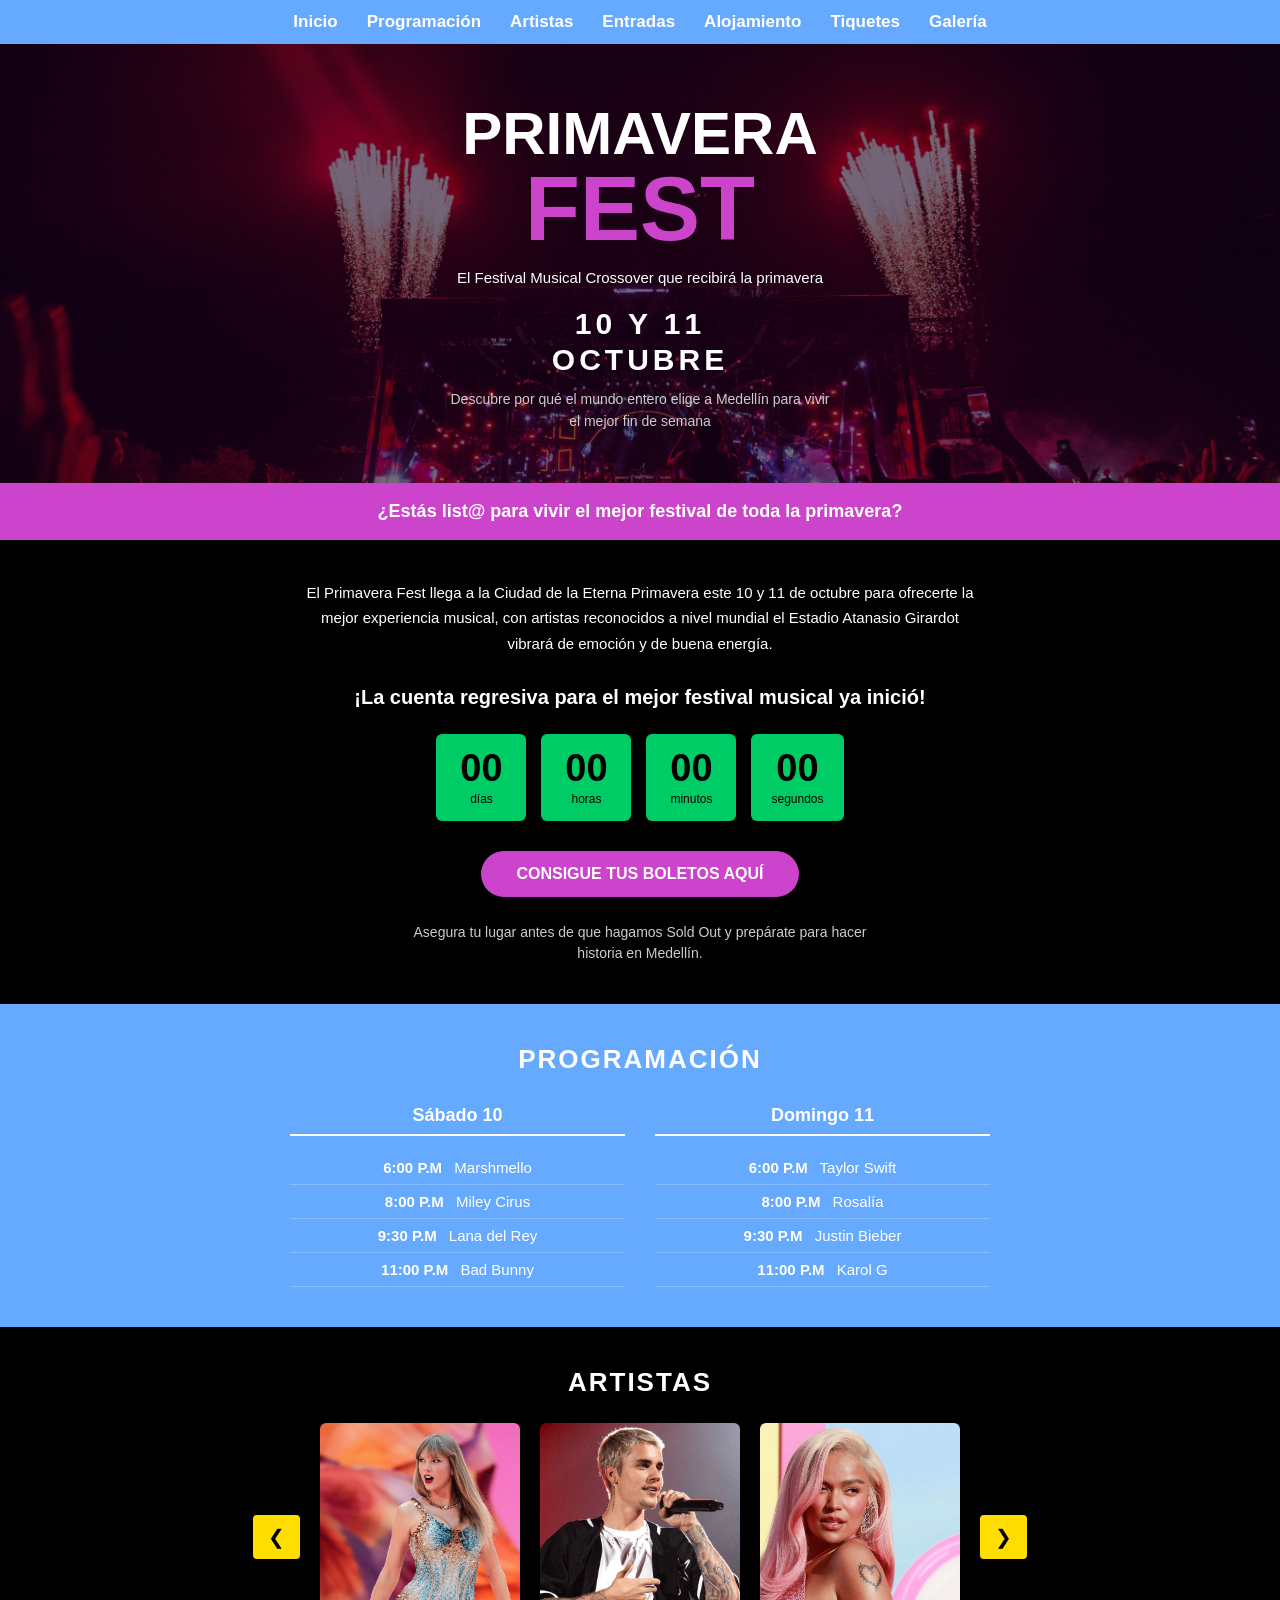
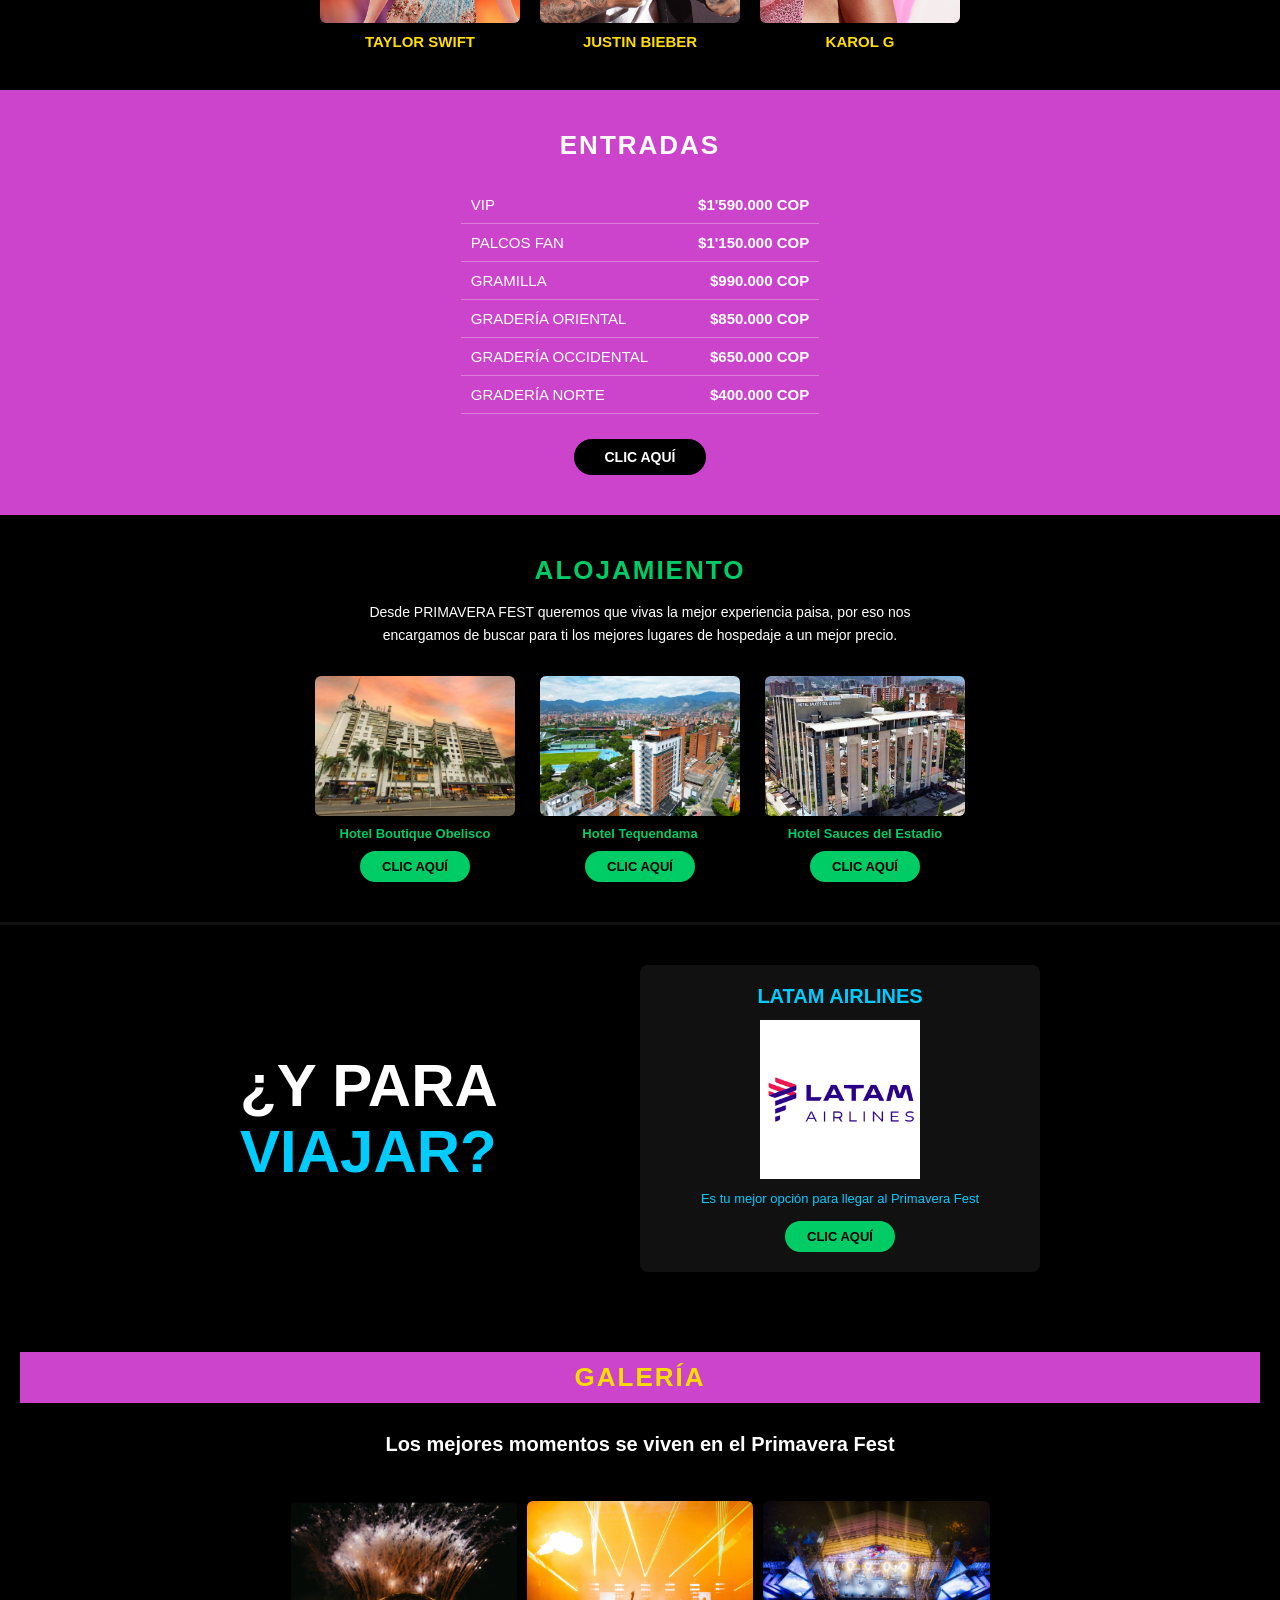
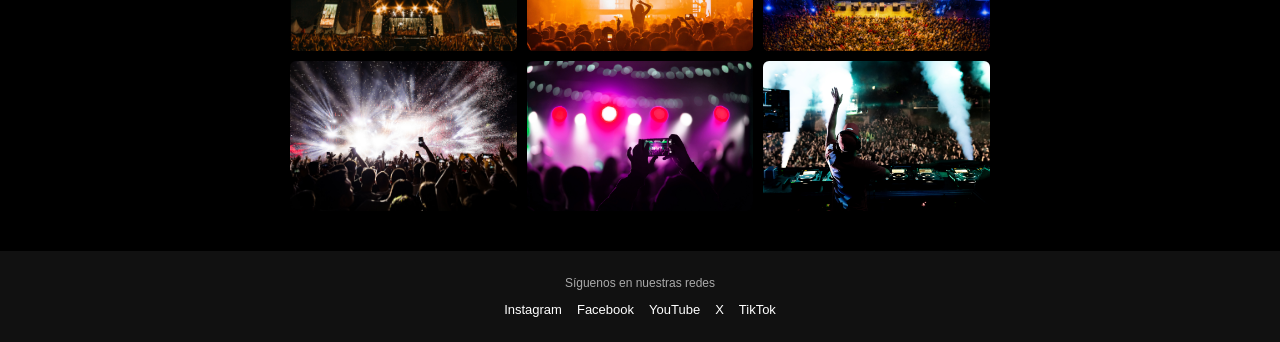
==== commit 7bd8f7d1: "Add files via upload" ====
--- a/index.html
+++ b/index.html
@@ -1,4 +1,4 @@
-<!doctype html>
+<!DOCTYPE html>
 <html lang="es">
   <head>
     <meta charset="UTF-8" />
@@ -9,9 +9,7 @@
   <body>
     <header class="encabezado">
       <nav class="navegacion">
-        <button class="menu-hamburguesa" id="boton-menu">&#9776;</button>
-        
-        <ul class="lista-nav" id="menu-navegacion">
+        <ul class="lista-nav">
           <li><a href="#" class="enlace-nav">Inicio</a></li>
           <li><a href="#programacion" class="enlace-nav">Programación</a></li>
           <li><a href="#artistas" class="enlace-nav">Artistas</a></li>
@@ -24,7 +22,7 @@
     </header>
 
     <section class="portada">
-      <img src="img/0imgpincipal.jpg" alt="Fondo portada" class="imagen-portada" />
+      <img src="img/0imgpincipal.jpg" alt="Fondo portada" class="imagen-portada"/>
       <div class="contenido-portada">
         <h1 class="titulo-primavera">PRIMAVERA</h1>
         <h1 class="titulo-fest">FEST</h1>
@@ -53,7 +51,7 @@
 
       <div class="contador">
         <div class="bloque-contador">
-          <span class="numero-contador" id="dias">000</span>
+          <span class="numero-contador" id="dias">00</span>
           <span class="etiqueta-contador">días</span>
         </div>
         <div class="bloque-contador">
@@ -184,14 +182,14 @@
           <td class="celda-precio">$400.000 COP</td>
         </tr>
       </table>
-      <a href="#" class="boton-negro">CLIC AQUÍ</a>
+      <a href="entradas.html" class="boton-negro">CLIC AQUÍ</a>
     </section>
 
     <section class="seccion-alojamiento" id="alojamiento">
       <h2 class="titulo-alojamiento">ALOJAMIENTO</h2>
       <p class="texto-alojamiento">
         Desde PRIMAVERA FEST queremos que vivas la mejor experiencia paisa, por eso nos encargamos
-        ofrecerte los mejores lugares de hospedaje a un mejor precio.
+        de buscar para ti los mejores lugares de hospedaje a un mejor precio.
       </p>
       <div class="grilla-hoteles">
         <div class="tarjeta-hotel">
--- a/estilos/estilo.css
+++ b/estilos/estilo.css
@@ -26,23 +26,10 @@
   background-color: #111111;
 }
 
-/* --- ACTUALIZADO: Estructura del Menú Base --- */
 .navegacion {
   padding: 12px 20px;
   background-color: #66aaff;
   font-weight: bold;
-  position: relative;
-}
-
-/* Ocultar el botón hamburguesa por defecto en computadoras */
-.menu-hamburguesa {
-  display: none;
-  background: none;
-  border: none;
-  color: white;
-  font-size: 28px;
-  cursor: pointer;
-  padding: 5px 10px;
 }
 
 .lista-nav {
@@ -159,9 +146,9 @@
 .contador {
   display: flex;
   justify-content: center;
+  flex-wrap: wrap; 
   gap: 15px;
   margin-bottom: 30px;
-  flex-wrap: wrap;
 }
 
 .bloque-contador {
@@ -172,7 +159,7 @@
   display: flex;
   flex-direction: column;
   align-items: center;
-  min-width: 85px;
+  min-width: 90px; 
 }
 
 .numero-contador {
@@ -634,128 +621,28 @@
 }
 
 @media (max-width: 768px) {
-  .titulo-primavera {
-    font-size: 42px;
-  }
-
-  .titulo-fest {
-    font-size: 65px;
-  }
-
-  .grilla-dias {
-    flex-direction: column;
-    align-items: center;
-  }
-
-  .ventana-carrusel {
-    width: 440px;
-  }
-
-  .grilla-hoteles {
-    flex-direction: column;
-    align-items: center;
-  }
-
-  .contenedor-tiquetes {
-    flex-direction: column;
-    text-align: center;
-  }
-
-  .bloque-viaje {
-    text-align: center;
-  }
-
-  .grilla-galeria {
-    grid-template-columns: 1fr 1fr;
-    justify-items: center;
-  }
-
-  .foto-galeria {
-    width: 100%;
-    height: 120px;
-  }
-}
-
-/* --- ACTUALIZADO: Comportamiento Móvil de la Hamburguesa --- */
+  .titulo-primavera { font-size: 42px; }
+  .titulo-fest { font-size: 65px; }
+  .grilla-dias { flex-direction: column; align-items: center; }
+  .ventana-carrusel { width: 440px; }
+  .grilla-hoteles { flex-direction: column; align-items: center; }
+  .contenedor-tiquetes { flex-direction: column; text-align: center; }
+  .bloque-viaje { text-align: center; }
+  .grilla-galeria { grid-template-columns: 1fr 1fr; justify-items: center; }
+  .foto-galeria { width: 100%; height: 120px; }
+}
+
 @media (max-width: 480px) {
-  .menu-hamburguesa {
-    display: block; /* Muestra las 3 líneas en teléfonos */
-  }
-
-  .lista-nav {
-    display: none; /* Oculta los links por defecto */
-    flex-direction: column;
-    align-items: center;
-    width: 100%;
-    background-color: #66aaff;
-    position: absolute;
-    top: 100%;
-    left: 0;
-    padding: 15px 0;
-    z-index: 100;
-    box-shadow: 0 4px 6px rgba(0,0,0,0.1);
-  }
-
-  /* Esta clase la inyectará JavaScript al tocar el botón */
-  .lista-nav.mostrar {
-    display: flex; 
-  }
-
-  .lista-nav li {
-    width: 100%;
-    text-align: center;
-    padding: 8px 0;
-  }
-
-  .titulo-primavera {
-    font-size: 32px;
-  }
-
-  .titulo-fest {
-    font-size: 50px;
-  }
-
-  .fecha-portada {
-    font-size: 22px;
-  }
-
-  .contador {
-    gap: 8px;
-  }
-
-  .bloque-contador {
-    min-width: 72px;
-    padding: 10px 5px;
-  }
-
-  .numero-contador {
-    font-size: 26px;
-  }
-
-  .etiqueta-contador {
-    font-size: 10px;
-  }
-
-  .ventana-carrusel {
-    width: 220px;
-  }
-
-  .grilla-galeria {
-    grid-template-columns: 1fr;
-    justify-items: center;
-  }
-
-  .foto-galeria {
-    width: 90%;
-    height: 180px;
-  }
-
-  .tabla-entradas {
-    width: 100%;
-  }
-
-  .texto-y-para,
-  .texto-viajar {
-    font-size: 28px;
-  }
+  .lista-nav { flex-direction: column; align-items: center; }
+  .titulo-primavera { font-size: 32px; }
+  .titulo-fest { font-size: 50px; }
+  .fecha-portada { font-size: 22px; }
+  .contador { gap: 8px; }
+  .bloque-contador { min-width: 65px; padding: 12px 10px; }
+  .numero-contador { font-size: 28px; }
+  .ventana-carrusel { width: 220px; }
+  .grilla-galeria { grid-template-columns: 1fr; justify-items: center; }
+  .foto-galeria { width: 90%; height: 180px; }
+  .tabla-entradas { width: 100%; }
+  .texto-y-para, .texto-viajar { font-size: 28px; }
 }
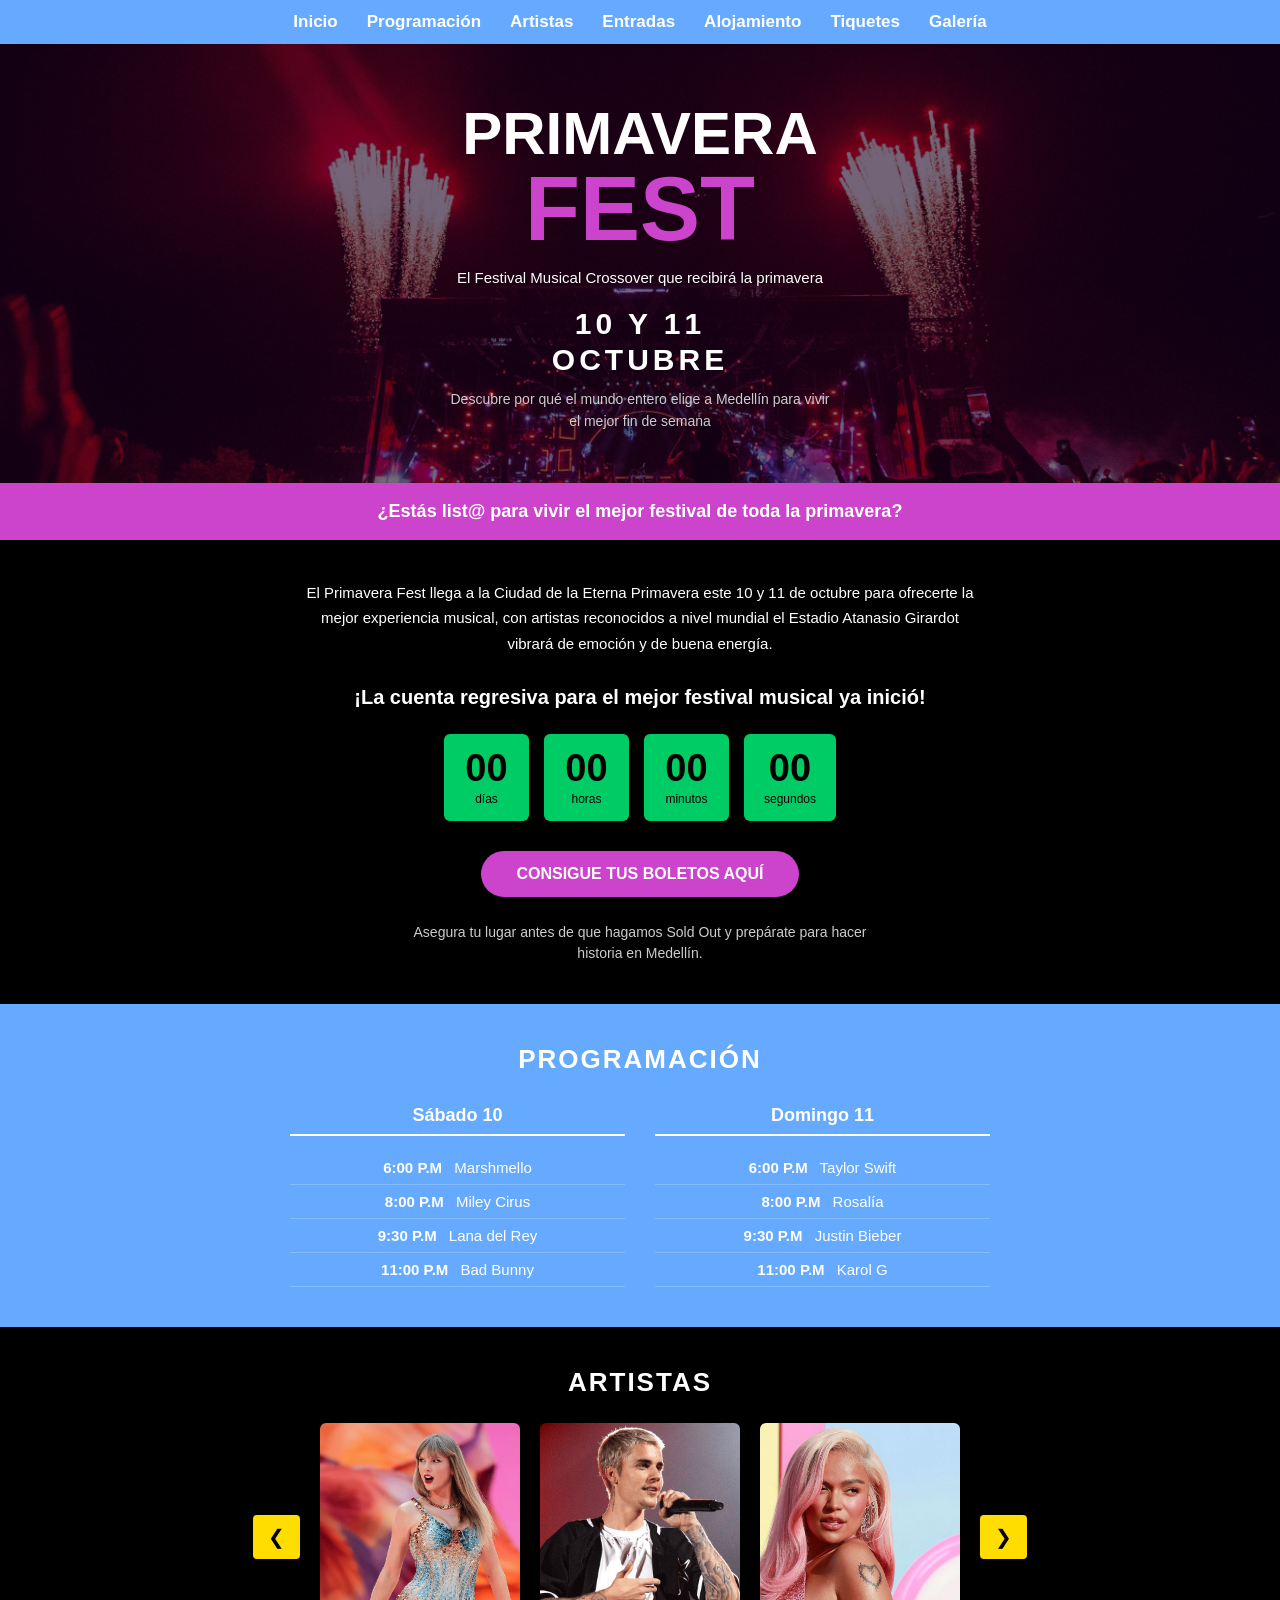
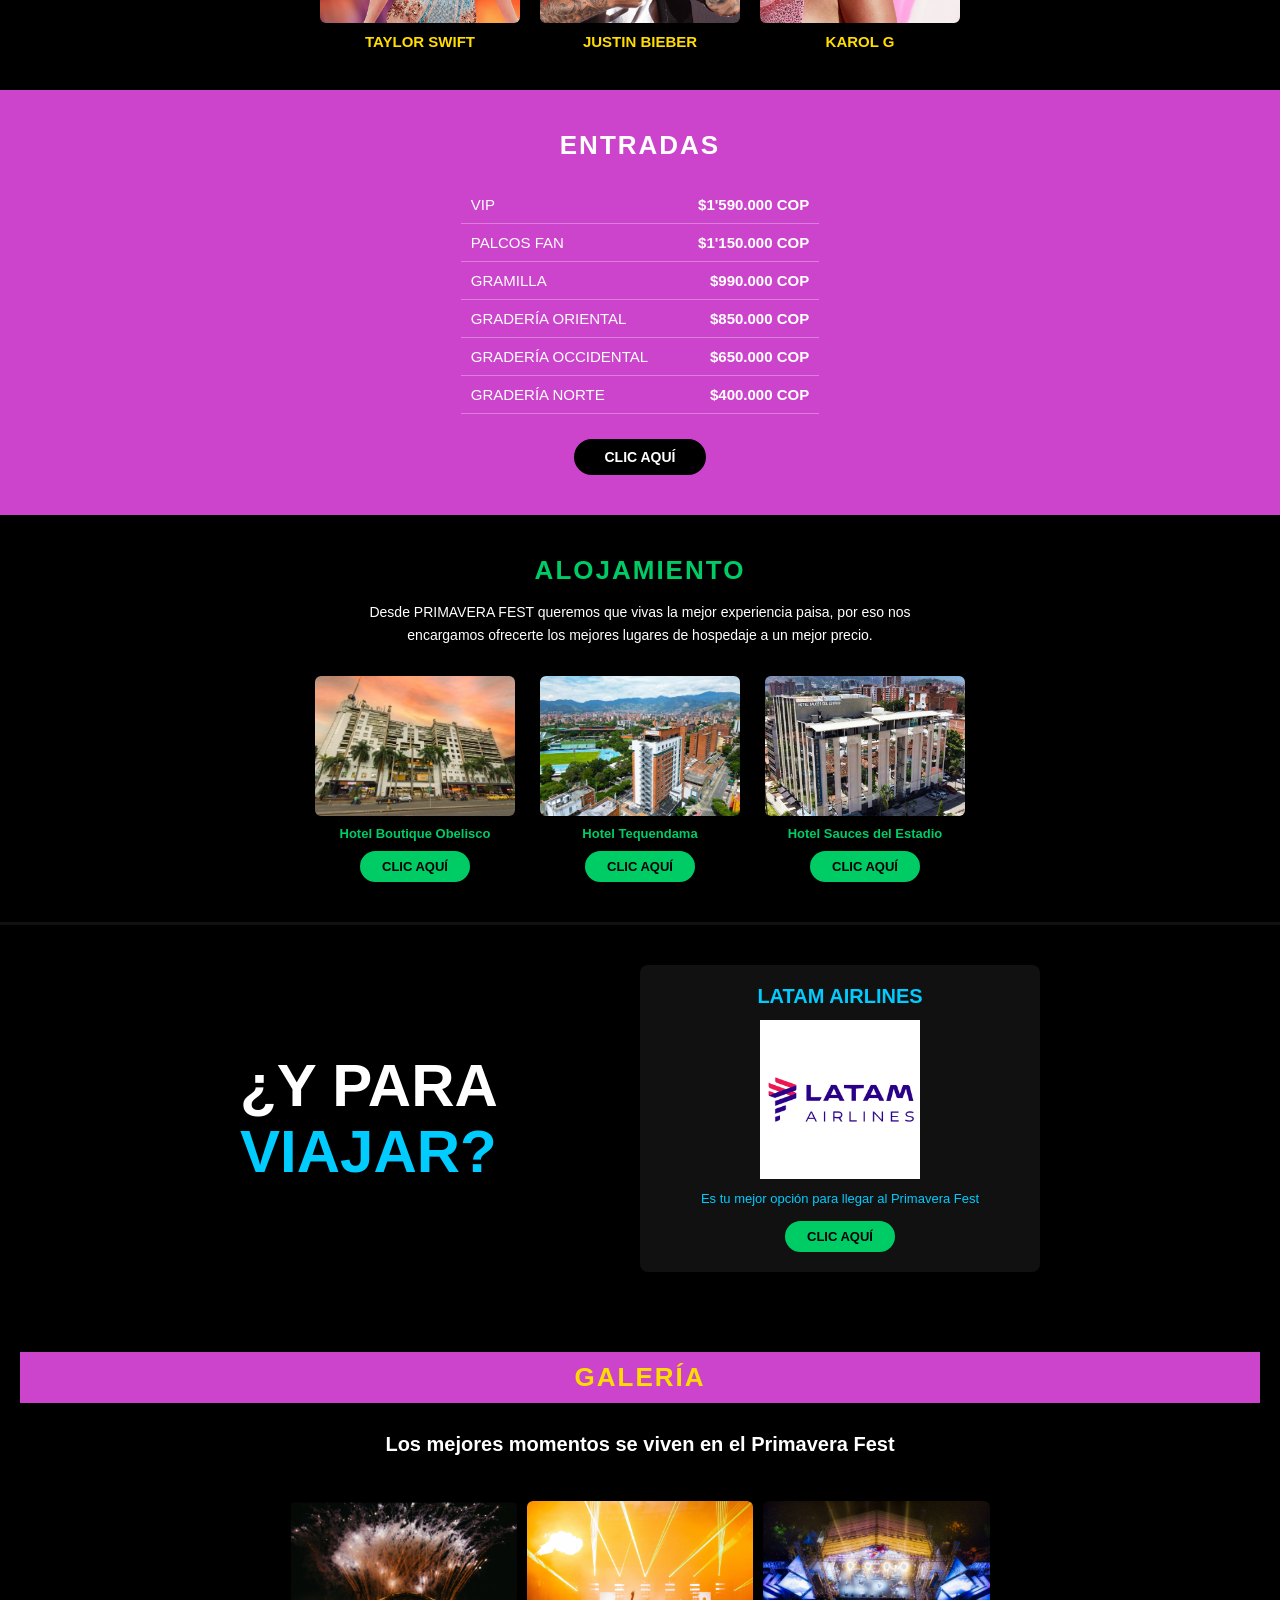
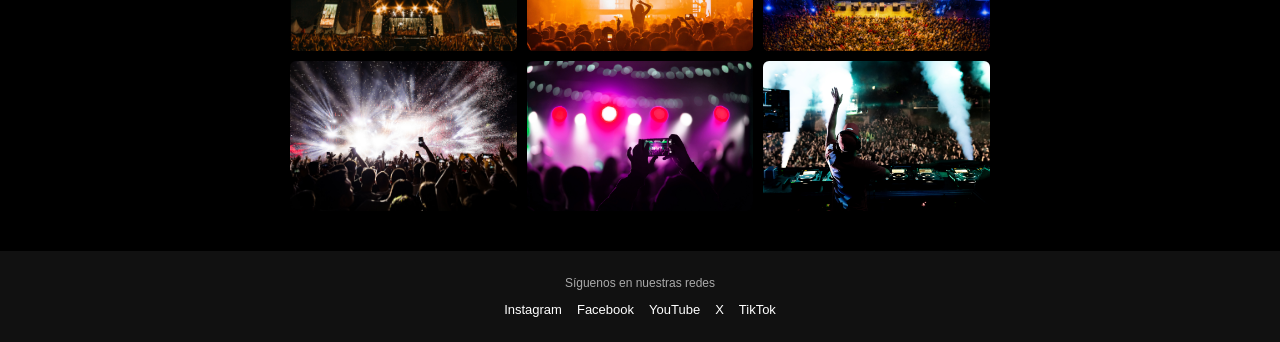
==== commit f5bd8b7b: "Add files via upload" ====
--- a/index.html
+++ b/index.html
@@ -1,4 +1,4 @@
-<!DOCTYPE html>
+<!doctype html>
 <html lang="es">
   <head>
     <meta charset="UTF-8" />
@@ -9,7 +9,9 @@
   <body>
     <header class="encabezado">
       <nav class="navegacion">
-        <ul class="lista-nav">
+        <button class="menu-hamburguesa" id="boton-menu">&#9776;</button>
+        
+        <ul class="lista-nav" id="menu-navegacion">
           <li><a href="#" class="enlace-nav">Inicio</a></li>
           <li><a href="#programacion" class="enlace-nav">Programación</a></li>
           <li><a href="#artistas" class="enlace-nav">Artistas</a></li>
@@ -22,7 +24,7 @@
     </header>
 
     <section class="portada">
-      <img src="img/0imgpincipal.jpg" alt="Fondo portada" class="imagen-portada"/>
+      <img src="img/0imgpincipal.jpg" alt="Fondo portada" class="imagen-portada" />
       <div class="contenido-portada">
         <h1 class="titulo-primavera">PRIMAVERA</h1>
         <h1 class="titulo-fest">FEST</h1>
@@ -51,7 +53,7 @@
 
       <div class="contador">
         <div class="bloque-contador">
-          <span class="numero-contador" id="dias">00</span>
+          <span class="numero-contador" id="dias">000</span>
           <span class="etiqueta-contador">días</span>
         </div>
         <div class="bloque-contador">
@@ -182,14 +184,14 @@
           <td class="celda-precio">$400.000 COP</td>
         </tr>
       </table>
-      <a href="entradas.html" class="boton-negro">CLIC AQUÍ</a>
+      <a href="#" class="boton-negro">CLIC AQUÍ</a>
     </section>
 
     <section class="seccion-alojamiento" id="alojamiento">
       <h2 class="titulo-alojamiento">ALOJAMIENTO</h2>
       <p class="texto-alojamiento">
         Desde PRIMAVERA FEST queremos que vivas la mejor experiencia paisa, por eso nos encargamos
-        de buscar para ti los mejores lugares de hospedaje a un mejor precio.
+        ofrecerte los mejores lugares de hospedaje a un mejor precio.
       </p>
       <div class="grilla-hoteles">
         <div class="tarjeta-hotel">
--- a/estilos/estilo.css
+++ b/estilos/estilo.css
@@ -30,6 +30,17 @@
   padding: 12px 20px;
   background-color: #66aaff;
   font-weight: bold;
+  position: relative;
+}
+
+.menu-hamburguesa {
+  display: none;
+  background: none;
+  border: none;
+  color: white;
+  font-size: 28px;
+  cursor: pointer;
+  padding: 5px 10px;
 }
 
 .lista-nav {
@@ -146,9 +157,9 @@
 .contador {
   display: flex;
   justify-content: center;
-  flex-wrap: wrap; 
   gap: 15px;
   margin-bottom: 30px;
+  flex-wrap: wrap;
 }
 
 .bloque-contador {
@@ -159,7 +170,7 @@
   display: flex;
   flex-direction: column;
   align-items: center;
-  min-width: 90px; 
+  min-width: 85px;
 }
 
 .numero-contador {
@@ -621,28 +632,127 @@
 }
 
 @media (max-width: 768px) {
-  .titulo-primavera { font-size: 42px; }
-  .titulo-fest { font-size: 65px; }
-  .grilla-dias { flex-direction: column; align-items: center; }
-  .ventana-carrusel { width: 440px; }
-  .grilla-hoteles { flex-direction: column; align-items: center; }
-  .contenedor-tiquetes { flex-direction: column; text-align: center; }
-  .bloque-viaje { text-align: center; }
-  .grilla-galeria { grid-template-columns: 1fr 1fr; justify-items: center; }
-  .foto-galeria { width: 100%; height: 120px; }
+  .titulo-primavera {
+    font-size: 42px;
+  }
+
+  .titulo-fest {
+    font-size: 65px;
+  }
+
+  .grilla-dias {
+    flex-direction: column;
+    align-items: center;
+  }
+
+  .ventana-carrusel {
+    width: 440px;
+  }
+
+  .grilla-hoteles {
+    flex-direction: column;
+    align-items: center;
+  }
+
+  .contenedor-tiquetes {
+    flex-direction: column;
+    text-align: center;
+  }
+
+  .bloque-viaje {
+    text-align: center;
+  }
+
+  .grilla-galeria {
+    grid-template-columns: 1fr 1fr;
+    justify-items: center;
+  }
+
+  .foto-galeria {
+    width: 100%;
+    height: 120px;
+  }
 }
 
 @media (max-width: 480px) {
-  .lista-nav { flex-direction: column; align-items: center; }
-  .titulo-primavera { font-size: 32px; }
-  .titulo-fest { font-size: 50px; }
-  .fecha-portada { font-size: 22px; }
-  .contador { gap: 8px; }
-  .bloque-contador { min-width: 65px; padding: 12px 10px; }
-  .numero-contador { font-size: 28px; }
-  .ventana-carrusel { width: 220px; }
-  .grilla-galeria { grid-template-columns: 1fr; justify-items: center; }
-  .foto-galeria { width: 90%; height: 180px; }
-  .tabla-entradas { width: 100%; }
-  .texto-y-para, .texto-viajar { font-size: 28px; }
+  .menu-hamburguesa {
+    display: block; 
+  }
+
+  .lista-nav {
+    display: none;
+    flex-direction: column;
+    align-items: center;
+    width: 100%;
+    background-color: #66aaff;
+    position: absolute;
+    top: 100%;
+    left: 0;
+    padding: 15px 0;
+    z-index: 100;
+    box-shadow: 0 4px 6px rgba(0,0,0,0.1);
+  }
+
+  
+  .lista-nav.mostrar {
+    display: flex; 
+  }
+
+  .lista-nav li {
+    width: 100%;
+    text-align: center;
+    padding: 8px 0;
+  }
+
+  .titulo-primavera {
+    font-size: 32px;
+  }
+
+  .titulo-fest {
+    font-size: 50px;
+  }
+
+  .fecha-portada {
+    font-size: 22px;
+  }
+
+  .contador {
+    gap: 8px;
+  }
+
+  .bloque-contador {
+    min-width: 72px;
+    padding: 10px 5px;
+  }
+
+  .numero-contador {
+    font-size: 26px;
+  }
+
+  .etiqueta-contador {
+    font-size: 10px;
+  }
+
+  .ventana-carrusel {
+    width: 220px;
+  }
+
+  .grilla-galeria {
+    grid-template-columns: 1fr;
+    justify-items: center;
+  }
+
+  .foto-galeria {
+    width: 90%;
+    height: 180px;
+  }
+
+  .tabla-entradas {
+    width: 100%;
+  }
+
+  .texto-y-para,
+  .texto-viajar {
+    font-size: 28px;
+  }
 }
